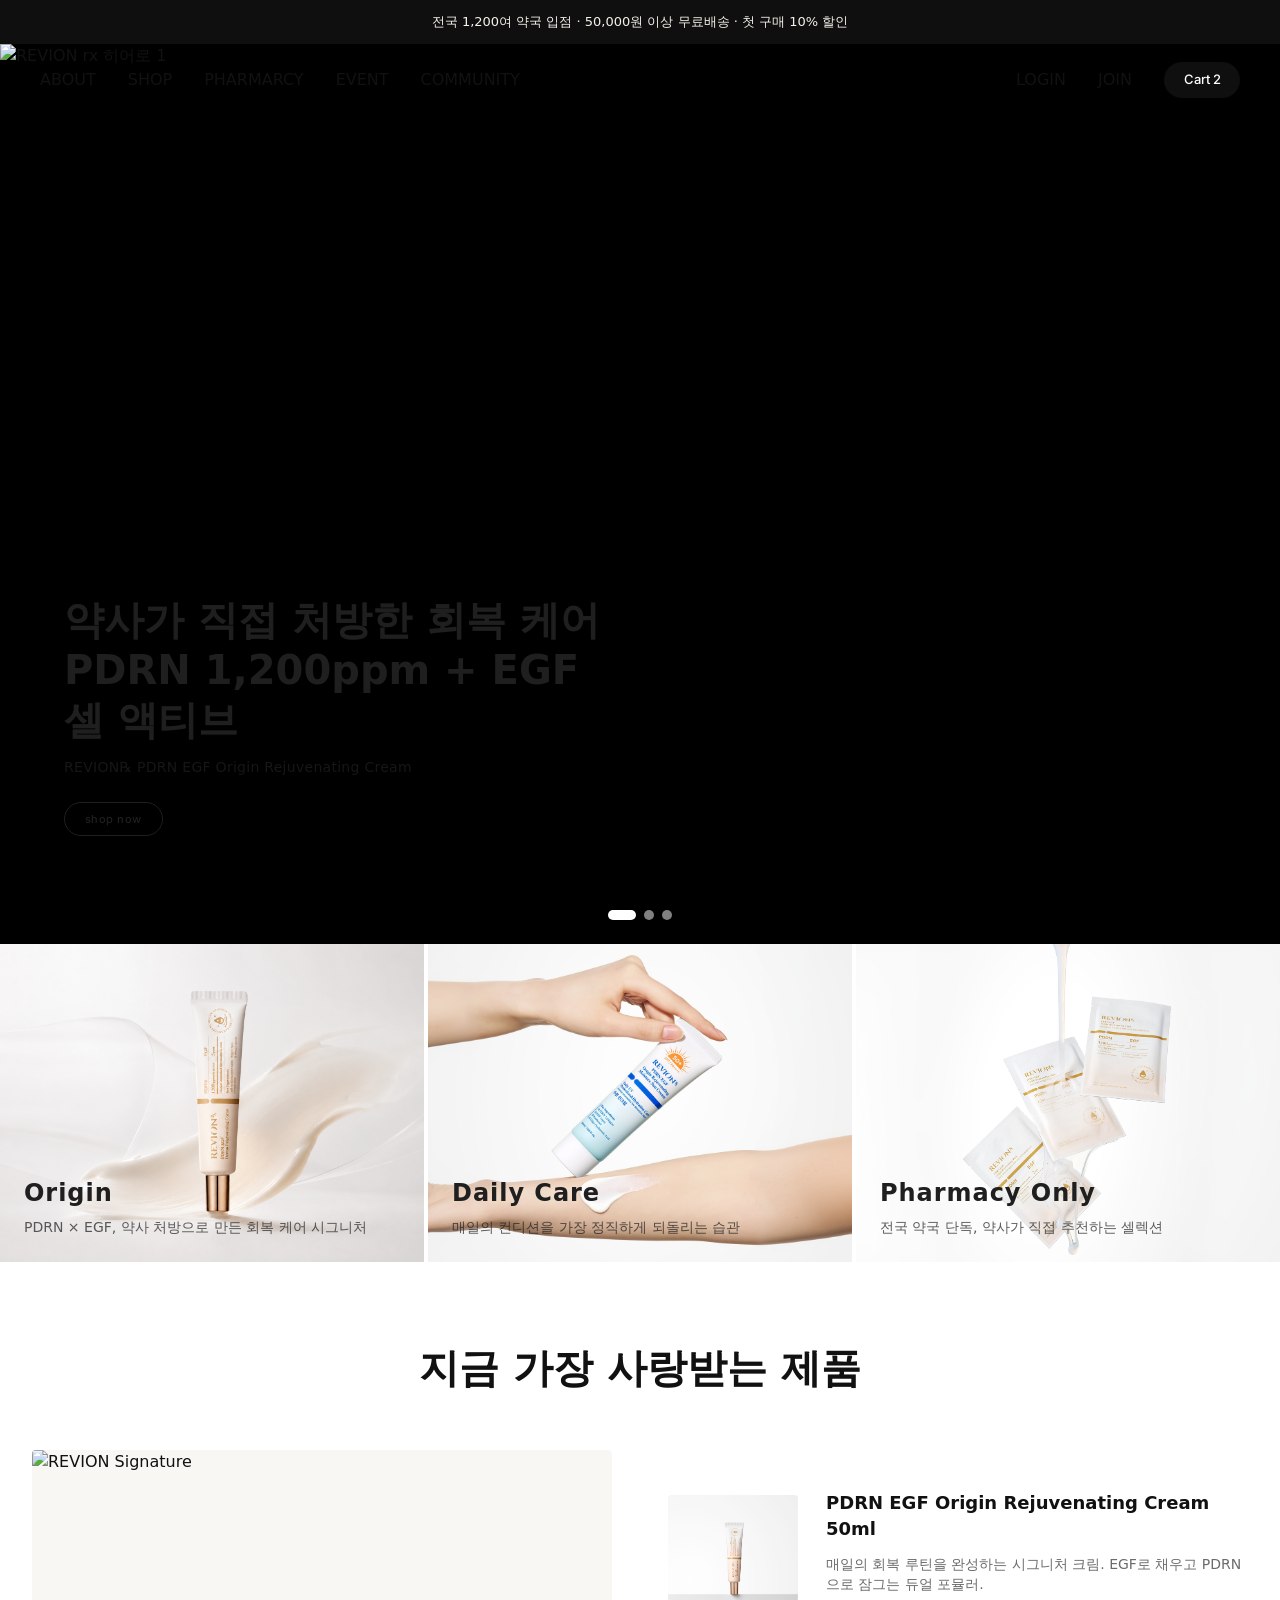
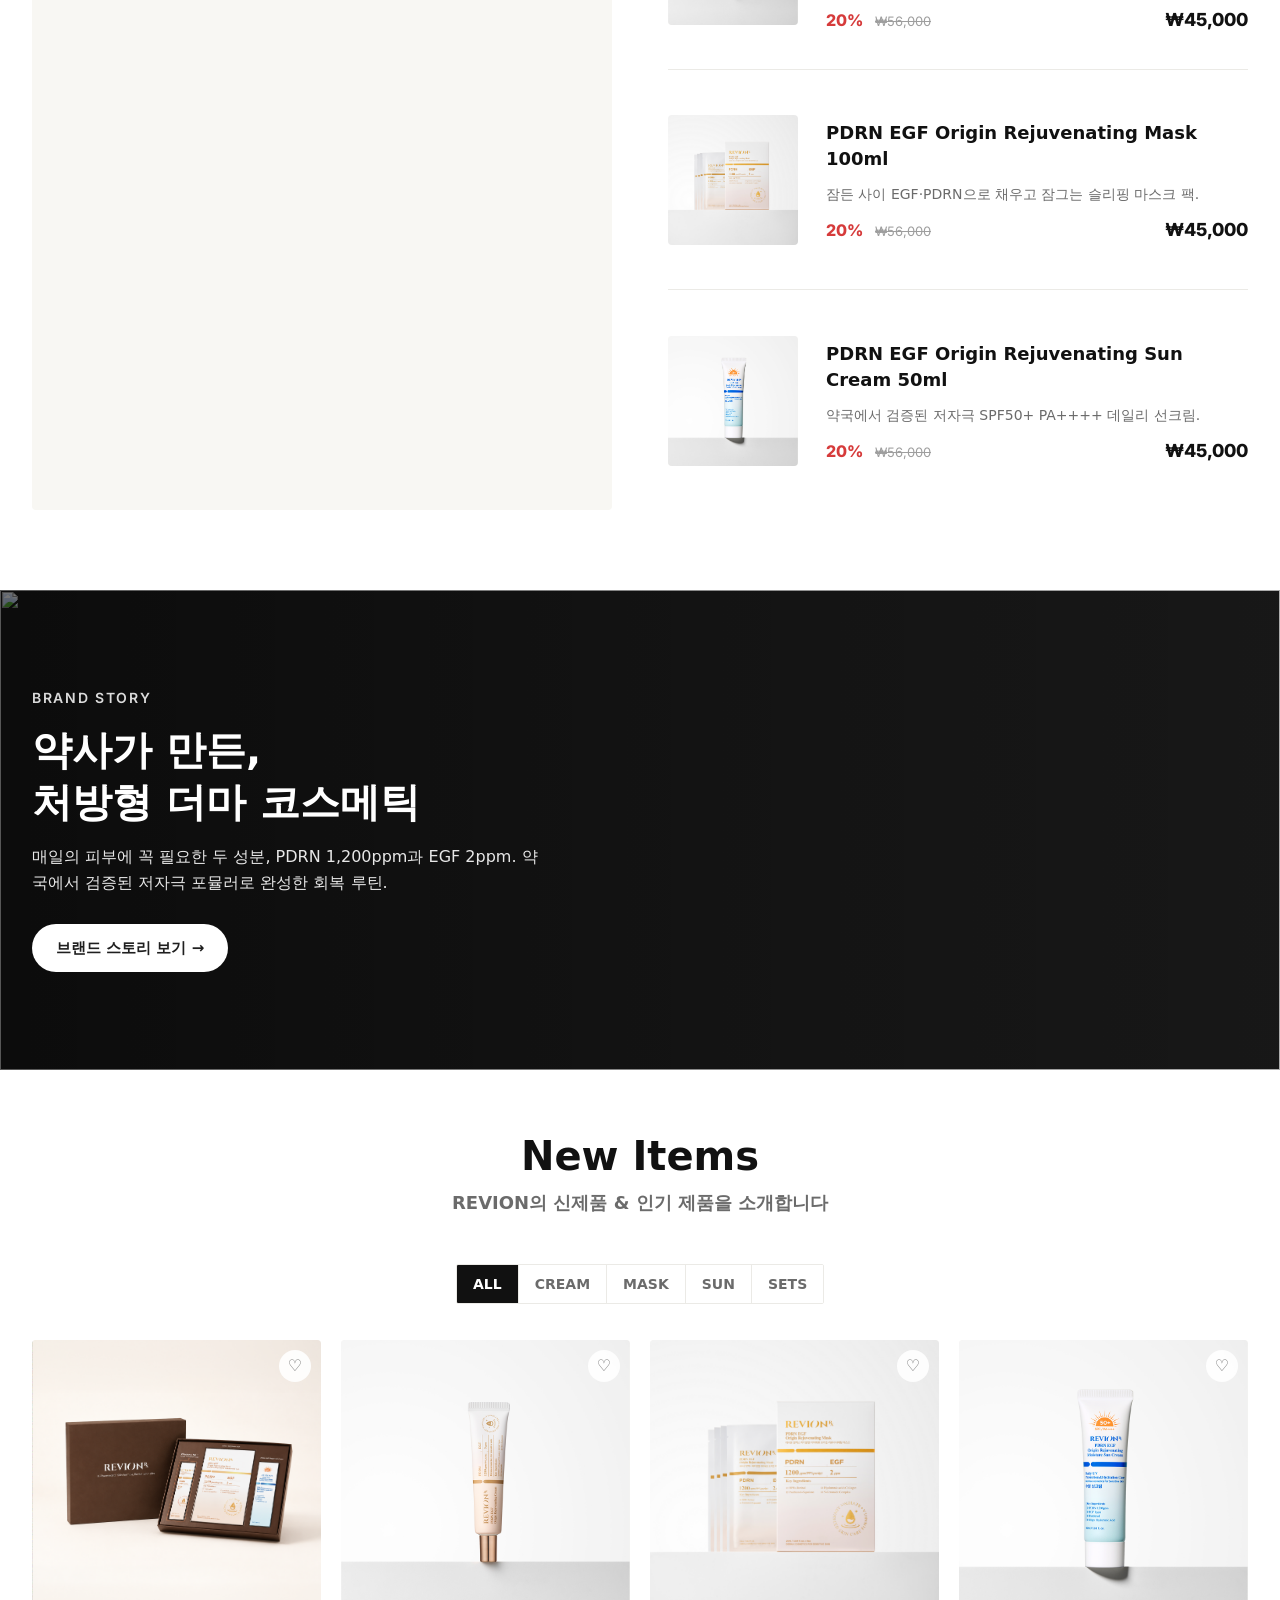
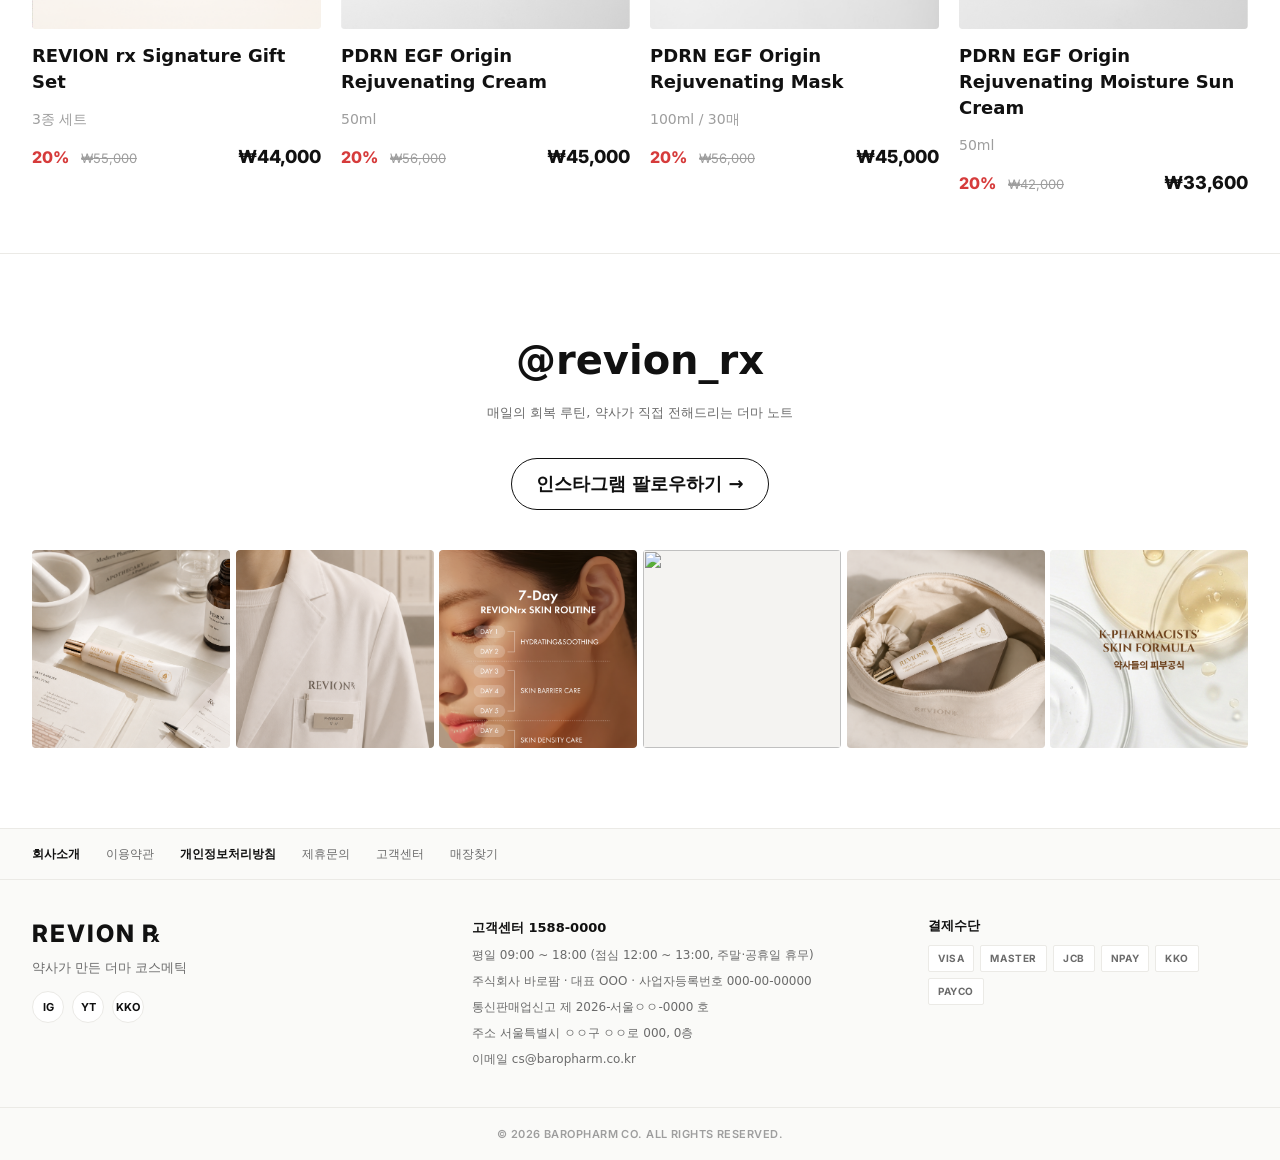
==== revion-rx/index.html @ 9dc01b16 "Rename /v2/ to /revion-rx/ for brand-specific pathing Move the entire v2 subsite to /revion-rx/ so f" ====
<!DOCTYPE html>
<html lang="ko">
<head>
<meta charset="UTF-8" />
<meta name="viewport" content="width=device-width, initial-scale=1, viewport-fit=cover" />
<title>REVION ℞ — 약사가 만든 더마 코스메틱</title>
<meta name="description" content="EGF로 채우고 PDRN으로 잠그는 단 하나의 회복 루틴. 약국에서 검증된 저자극 더마 포뮬러, 레비온." />
<link rel="preconnect" href="https://cdn.jsdelivr.net" crossorigin />
<link rel="stylesheet" as="style" crossorigin href="https://cdn.jsdelivr.net/gh/orioncactus/pretendard@v1.3.9/dist/web/variable/pretendardvariable-dynamic-subset.css" />
<link rel="preconnect" href="https://fonts.googleapis.com">
<link rel="preconnect" href="https://fonts.gstatic.com" crossorigin>
<link href="https://fonts.googleapis.com/css2?family=Inter:wght@400;500;600;700;800&display=swap" rel="stylesheet">
<link rel="stylesheet" href="styles.css" />
</head>
<body>

<!-- ===== Announce ===== -->
<div class="announce">
  전국 1,200여 약국 입점 · 50,000원 이상 무료배송 · 첫 구매 10% 할인
</div>

<!-- ===== Header ===== -->
<header class="hdr">
  <div class="hdr__inner">
    <nav class="hdr__nav hdr__nav--left">
      <a href="#">ABOUT</a>
      <a href="#">SHOP</a>
      <a href="#">PHARMARCY</a>
      <a href="#">EVENT</a>
      <a href="#">COMMUNITY</a>
    </nav>
    <a href="#" class="hdr__logo">
      <img src="images/logo.svg" alt="REVION RX" />
    </a>
    <nav class="hdr__nav hdr__nav--right">
      <a href="#">LOGIN</a>
      <a href="#">JOIN</a>
      <a href="#" class="hdr__cart">Cart 2</a>
    </nav>
  </div>
</header>

<!-- ===== Hero (full-bleed carousel) ===== -->
<section class="hero-v2" aria-label="REVION 브랜드 히어로" aria-roledescription="carousel">
  <ul class="hero-v2__track">
    <li class="hero-v2__slide is-active">
      <img src="images/hero1.png" alt="REVION rx 히어로 1" class="hero-v2__image" />
      <div class="hero-v2__copy">
        <h2 class="hero-v2__title">약사가 직접 처방한 회복 케어<br/>PDRN 1,200ppm + EGF 셀 액티브</h2>
        <p class="hero-v2__desc">REVION℞ PDRN EGF Origin Rejuvenating Cream</p>
        <a href="#shop" class="hero-v2__cta">shop now</a>
      </div>
    </li>
    <li class="hero-v2__slide">
      <img src="images/hero2-1.png" alt="REVION rx 히어로 2" class="hero-v2__image" />
      <div class="hero-v2__copy">
        <h2 class="hero-v2__title">크림 · 마스크팩 · 선크림<br/>3종 시그니처 기프트 세트</h2>
        <p class="hero-v2__desc">REVION℞ Signature Gift Set · 쇼핑백 증정</p>
        <a href="#shop" class="hero-v2__cta">shop now</a>
      </div>
    </li>
    <li class="hero-v2__slide">
      <img src="images/hero3.png" alt="REVION rx 히어로 3" class="hero-v2__image" />
      <div class="hero-v2__copy">
        <h2 class="hero-v2__title">끈적임 없이 가벼운 데일리 선크림<br/>SPF50+ PA++++ 데일리 보호 시스템</h2>
        <p class="hero-v2__desc">REVION℞ PDRN EGF Origin Rejuvenating Sun Cream</p>
        <a href="#shop" class="hero-v2__cta">shop now</a>
      </div>
    </li>
  </ul>

  <div class="hero-v2__indicators" aria-hidden="true">
    <button class="hero-v2__dot is-active" type="button" data-slide="0" aria-label="히어로 1"></button>
    <button class="hero-v2__dot" type="button" data-slide="1" aria-label="히어로 2"></button>
    <button class="hero-v2__dot" type="button" data-slide="2" aria-label="히어로 3"></button>
  </div>
</section>

<!-- ===== Hero Cards (3-column editorial) ===== -->
<section class="hero-cards" aria-label="브랜드 카테고리">
  <a class="hero-card" href="#about">
    <div class="hero-card__media">
      <img src="images/ref-middle-1.png" alt="" class="hero-card__image" />
    </div>
    <div class="hero-card__copy">
      <h2 class="hero-card__title">Origin</h2>
      <p class="hero-card__desc">PDRN × EGF, 약사 처방으로 만든 회복 케어 시그니처</p>
    </div>
  </a>

  <a class="hero-card" href="#daily-care">
    <div class="hero-card__media">
      <img src="images/ref-middle-2.png" alt="" class="hero-card__image" />
    </div>
    <div class="hero-card__copy">
      <h2 class="hero-card__title">Daily Care</h2>
      <p class="hero-card__desc">매일의 컨디션을 가장 정직하게 되돌리는 습관</p>
    </div>
  </a>

  <a class="hero-card" href="#pharmacy">
    <div class="hero-card__media">
      <img src="images/ref-middle-3.png" alt="" class="hero-card__image" />
    </div>
    <div class="hero-card__copy">
      <h2 class="hero-card__title">Pharmacy Only</h2>
      <p class="hero-card__desc">전국 약국 단독, 약사가 직접 추천하는 셀렉션</p>
    </div>
  </a>
</section>

<!-- ===== Best Items ===== -->
<section class="best" id="shop">
  <h2 class="sec-title" data-reveal>지금 가장 사랑받는 제품</h2>
  <div class="best__row">
    <a href="#" class="best__hero" data-reveal>
      <img src="images/left.png" alt="REVION Signature" />
    </a>
    <div class="best__list" data-reveal data-stagger>
      <a href="#" class="bitem">
        <div class="bitem__img"><img src="images/PDRN%20EGF%20Origin%20Rejuvenating%20Cream.png" alt="" /></div>
        <div class="bitem__info">
          <p class="bitem__name">PDRN EGF Origin Rejuvenating Cream 50ml</p>
          <p class="bitem__sub">매일의 회복 루틴을 완성하는 시그니처 크림. EGF로 채우고 PDRN으로 잠그는 듀얼 포뮬러.</p>
          <div class="bitem__price">
            <span class="pct">20%</span>
            <span class="was">₩56,000</span>
            <span class="now">₩45,000</span>
          </div>
        </div>
      </a>
      <a href="#" class="bitem">
        <div class="bitem__img"><img src="images/PDRN%20EGF%20Origin%20Rejuvenating%20Mask.webp" alt="" /></div>
        <div class="bitem__info">
          <p class="bitem__name">PDRN EGF Origin Rejuvenating Mask 100ml</p>
          <p class="bitem__sub">잠든 사이 EGF·PDRN으로 채우고 잠그는 슬리핑 마스크 팩.</p>
          <div class="bitem__price">
            <span class="pct">20%</span>
            <span class="was">₩56,000</span>
            <span class="now">₩45,000</span>
          </div>
        </div>
      </a>
      <a href="#" class="bitem bitem--last">
        <div class="bitem__img"><img src="images/PDRN%20EGF%20Origin%20Rejuvenating%20Moisture%20Sun%20Cream.png" alt="" /></div>
        <div class="bitem__info">
          <p class="bitem__name">PDRN EGF Origin Rejuvenating Sun Cream 50ml</p>
          <p class="bitem__sub">약국에서 검증된 저자극 SPF50+ PA++++ 데일리 선크림.</p>
          <div class="bitem__price">
            <span class="pct">20%</span>
            <span class="was">₩56,000</span>
            <span class="now">₩45,000</span>
          </div>
        </div>
      </a>
    </div>
  </div>
</section>

<!-- ===== Brand Story Banner ===== -->
<a href="#brand-story" class="story-banner" data-reveal>
  <img src="images/hero-product%201.png" alt="" class="story-banner__bg" />
  <div class="story-banner__inner">
    <p class="story-banner__eyebrow">BRAND STORY</p>
    <h2 class="story-banner__title">약사가 만든,<br/>처방형 더마 코스메틱</h2>
    <p class="story-banner__sub">매일의 피부에 꼭 필요한 두 성분, PDRN 1,200ppm과 EGF 2ppm. 약국에서 검증된 저자극 포뮬러로 완성한 회복 루틴.</p>
    <span class="story-banner__cta">브랜드 스토리 보기 →</span>
  </div>
</a>

<!-- ===== New Items ===== -->
<section class="newitems">
  <div class="newitems__head" data-reveal data-stagger>
    <h2 class="sec-title">New Items</h2>
    <p class="sec-sub">REVION의 신제품 &amp; 인기 제품을 소개합니다</p>
    <div class="tabs" role="tablist">
      <button class="tab is-on">ALL</button>
      <button class="tab">CREAM</button>
      <button class="tab">MASK</button>
      <button class="tab">SUN</button>
      <button class="tab">SETS</button>
    </div>
  </div>

  <div class="pgrid" data-reveal data-stagger>
    <article class="pcard">
      <a href="#" class="pcard__media">
        <img src="images/REVION%20rx%20Signature%20Gift%20Set.webp" alt="" />
        <button class="wish" aria-label="찜하기">♡</button>
      </a>
      <p class="pcard__name">REVION rx Signature Gift Set</p>
      <p class="pcard__opt">3종 세트</p>
      <div class="pcard__price">
        <span class="pct">20%</span>
        <span class="was">₩55,000</span>
        <span class="now">₩44,000</span>
      </div>
    </article>

    <article class="pcard">
      <a href="#" class="pcard__media">
        <img src="images/PDRN%20EGF%20Origin%20Rejuvenating%20Cream.png" alt="" />
        <button class="wish" aria-label="찜하기">♡</button>
      </a>
      <p class="pcard__name">PDRN EGF Origin Rejuvenating Cream</p>
      <p class="pcard__opt">50ml</p>
      <div class="pcard__price">
        <span class="pct">20%</span>
        <span class="was">₩56,000</span>
        <span class="now">₩45,000</span>
      </div>
    </article>

    <article class="pcard">
      <a href="#" class="pcard__media">
        <img src="images/PDRN%20EGF%20Origin%20Rejuvenating%20Mask.webp" alt="" />
        <button class="wish" aria-label="찜하기">♡</button>
      </a>
      <p class="pcard__name">PDRN EGF Origin Rejuvenating Mask</p>
      <p class="pcard__opt">100ml / 30매</p>
      <div class="pcard__price">
        <span class="pct">20%</span>
        <span class="was">₩56,000</span>
        <span class="now">₩45,000</span>
      </div>
    </article>

    <article class="pcard">
      <a href="#" class="pcard__media">
        <img src="images/PDRN%20EGF%20Origin%20Rejuvenating%20Moisture%20Sun%20Cream.png" alt="" />
        <button class="wish" aria-label="찜하기">♡</button>
      </a>
      <p class="pcard__name">PDRN EGF Origin Rejuvenating Moisture Sun Cream</p>
      <p class="pcard__opt">50ml</p>
      <div class="pcard__price">
        <span class="pct">20%</span>
        <span class="was">₩42,000</span>
        <span class="now">₩33,600</span>
      </div>
    </article>
  </div>
</section>

<!-- ===== Instagram ===== -->
<section class="ig-sec">
  <div class="ig-sec__head" data-reveal data-stagger>
    <h2 class="sec-title">@revion_rx</h2>
    <p class="sec-sub">매일의 회복 루틴, 약사가 직접 전해드리는 더마 노트</p>
    <a href="#" class="btn-pill">인스타그램 팔로우하기 →</a>
  </div>
  <div class="ig-grid" data-reveal data-stagger>
    <a href="#"><img src="images/figma-ig1.webp" alt="" /></a>
    <a href="#"><img src="images/insta2.png" alt="" /></a>
    <a href="#"><img src="images/insta3.png" alt="" /></a>
    <a href="#"><img src="images/figma-ig4.webp" alt="" /></a>
    <a href="#"><img src="images/figma-ig5.webp" alt="" /></a>
    <a href="#"><img src="images/figma-ig6.webp" alt="" /></a>
  </div>
</section>

<!-- ===== Footer ===== -->
<footer class="footer">
  <div class="foot-top">
    <a href="#" class="strong">회사소개</a>
    <a href="#">이용약관</a>
    <a href="#" class="strong">개인정보처리방침</a>
    <a href="#">제휴문의</a>
    <a href="#">고객센터</a>
    <a href="#">매장찾기</a>
  </div>
  <div class="foot-main">
    <div class="foot-brand">
      <p class="fb-mark">REVION ℞</p>
      <p class="fb-tag">약사가 만든 더마 코스메틱</p>
      <div class="fb-sns">
        <a href="#" class="sns">IG</a>
        <a href="#" class="sns">YT</a>
        <a href="#" class="sns">KKO</a>
      </div>
    </div>
    <div class="foot-info">
      <p class="strong">고객센터 1588-0000</p>
      <p>평일 09:00 ~ 18:00 (점심 12:00 ~ 13:00, 주말·공휴일 휴무)</p>
      <p>주식회사 바로팜 · 대표 OOO · 사업자등록번호 000-00-00000</p>
      <p>통신판매업신고 제 2026-서울ㅇㅇ-0000 호</p>
      <p>주소 서울특별시 ㅇㅇ구 ㅇㅇ로 000, 0층</p>
      <p>이메일 cs@baropharm.co.kr</p>
    </div>
    <div class="foot-pay">
      <p class="strong">결제수단</p>
      <div class="pay-icons">
        <span>VISA</span><span>MASTER</span><span>JCB</span><span>NPAY</span><span>KKO</span><span>PAYCO</span>
      </div>
    </div>
  </div>
  <div class="foot-copy">© 2026 BAROPHARM CO. ALL RIGHTS RESERVED.</div>
</footer>

<script>
  // Respect reduced motion (declared first — used by carousel/reveal/parallax)
  const PRM = window.matchMedia('(prefers-reduced-motion: reduce)').matches;

  // Tabs (visual only)
  document.querySelectorAll('.tabs .tab').forEach(btn => {
    btn.addEventListener('click', () => {
      document.querySelectorAll('.tabs .tab').forEach(b => b.classList.remove('is-on'));
      btn.classList.add('is-on');
    });
  });

  // Hero v2 — full-bleed fade carousel
  (function(){
    const hero   = document.querySelector('.hero-v2');
    const slides = hero?.querySelectorAll('.hero-v2__slide');
    const dots   = hero?.querySelectorAll('.hero-v2__dot');
    if (!hero || !slides || slides.length < 2) return;

    const INTERVAL = 4000;
    let i = 0, timer;

    const goTo = (n) => {
      i = (n + slides.length) % slides.length;
      slides.forEach((s, idx) => s.classList.toggle('is-active', idx === i));
      dots.forEach((d, idx) => d.classList.toggle('is-active', idx === i));
    };
    const advance = (d) => goTo(i + d);
    const start = () => { stop(); timer = setInterval(() => advance(1), INTERVAL); };
    const stop  = () => { if (timer) { clearInterval(timer); timer = null; } };

    dots.forEach(d => d.addEventListener('click', () => {
      goTo(parseInt(d.dataset.slide, 10));
      start();
    }));

    hero.addEventListener('mouseenter', stop);
    hero.addEventListener('mouseleave', start);

    document.addEventListener('keydown', (e) => {
      const rect = hero.getBoundingClientRect();
      if (rect.bottom < 0 || rect.top > window.innerHeight) return;
      if (e.key === 'ArrowLeft')  { advance(-1); start(); }
      if (e.key === 'ArrowRight') { advance(+1); start(); }
    });

    document.addEventListener('visibilitychange', () => {
      document.hidden ? stop() : start();
    });

    if (!PRM) start();
  })();

  // Reveal on scroll (with optional stagger)
  (function(){
    const targets = document.querySelectorAll('[data-reveal]');
    if (!('IntersectionObserver' in window) || PRM) {
      targets.forEach(el => el.classList.add('is-in'));
      return;
    }
    const io = new IntersectionObserver((entries) => {
      entries.forEach(e => {
        if (e.isIntersecting) {
          e.target.classList.add('is-in');
          io.unobserve(e.target);
        }
      });
    }, { rootMargin: '0px 0px -8% 0px', threshold: 0.08 });
    targets.forEach(el => io.observe(el));
  })();

  // Header state on scroll
  (function(){
    const hdr = document.querySelector('.hdr');
    if (!hdr) return;
    const onScroll = () => hdr.classList.toggle('is-scrolled', window.scrollY > 24);
    onScroll();
    window.addEventListener('scroll', onScroll, { passive: true });
  })();

  // Parallax (hero bgs + category tiles)
  (function(){
    if (PRM) return;
    const heroImgs = document.querySelectorAll('[data-parallax]');
    const tiles = document.querySelectorAll('[data-parallax-tile]');
    let ticking = false;

    function update() {
      const y = window.scrollY;
      const vh = window.innerHeight;

      heroImgs.forEach(img => {
        const amt = parseFloat(img.dataset.parallax) || 0.18;
        img.style.transform = `translate3d(0, ${(y * amt).toFixed(1)}px, 0) scale(1.04)`;
      });
      tiles.forEach(t => {
        const r = t.getBoundingClientRect();
        if (r.bottom < 0 || r.top > vh) return;
        const amt = parseFloat(t.dataset.parallaxTile) || 0.08;
        const center = r.top + r.height / 2 - vh / 2;
        const offset = -center * amt;
        t.style.transform = `translate3d(0, ${offset.toFixed(1)}px, 0) scale(1.06)`;
      });
      ticking = false;
    }

    function onScroll() {
      if (!ticking) {
        requestAnimationFrame(update);
        ticking = true;
      }
    }
    update();
    window.addEventListener('scroll', onScroll, { passive: true });
    window.addEventListener('resize', onScroll, { passive: true });
  })();
</script>

</body>
</html>
---- revion-rx/styles.css ----
/* ===== REVION ℞ — Figma 2032:10531 ===== */

/* === Scroll reveal === */
[data-reveal] {
  opacity: 0;
  transform: translate3d(0, 28px, 0);
  transition: opacity .9s cubic-bezier(.2,.6,.2,1), transform .9s cubic-bezier(.2,.6,.2,1);
  will-change: opacity, transform;
}
[data-reveal].is-in {
  opacity: 1;
  transform: none;
}
/* Stagger children when parent has [data-stagger] */
[data-reveal][data-stagger] > * {
  opacity: 0;
  transform: translate3d(0, 22px, 0);
  transition: opacity .75s cubic-bezier(.2,.6,.2,1), transform .75s cubic-bezier(.2,.6,.2,1);
  will-change: opacity, transform;
}
[data-reveal][data-stagger].is-in > * { opacity: 1; transform: none; }
[data-reveal][data-stagger].is-in > *:nth-child(1)  { transition-delay: 0s; }
[data-reveal][data-stagger].is-in > *:nth-child(2)  { transition-delay: .07s; }
[data-reveal][data-stagger].is-in > *:nth-child(3)  { transition-delay: .14s; }
[data-reveal][data-stagger].is-in > *:nth-child(4)  { transition-delay: .21s; }
[data-reveal][data-stagger].is-in > *:nth-child(5)  { transition-delay: .28s; }
[data-reveal][data-stagger].is-in > *:nth-child(6)  { transition-delay: .35s; }
[data-reveal][data-stagger].is-in > *:nth-child(7)  { transition-delay: .42s; }
[data-reveal][data-stagger].is-in > *:nth-child(8)  { transition-delay: .49s; }
[data-reveal][data-stagger].is-in > *:nth-child(n+9) { transition-delay: .56s; }

/* Parallax base — child img will be transformed inline via JS */
.hero__bg img,
.ctile img { will-change: transform; }

/* Header scrolled state */
.hdr {
  transition: background-color .25s ease, box-shadow .25s ease, border-color .25s ease;
}
.hdr.is-scrolled {
  background: #fff;
  border-bottom-color: rgba(0,0,0,.06);
  box-shadow: 0 1px 0 rgba(0,0,0,.04), 0 6px 20px rgba(0,0,0,.04);
}

/* Reduced-motion override */
@media (prefers-reduced-motion: reduce) {
  [data-reveal],
  [data-reveal][data-stagger] > * {
    opacity: 1 !important;
    transform: none !important;
    transition: none !important;
  }
  .hero__bg img,
  .ctile img { transform: none !important; }
}



:root {
  --ink: #111;
  --ink-2: #0f0f0f;
  --ink-3: #101010;
  --text: #6b6b6b;
  --text-2: #9e9e9e;
  --line: #ebeae6;
  --beige: #f8f7f3;
  --beige-2: #f7f6f3;
  --beige-3: #fafaf8;
  --beige-4: #f5f1ea;
  --beige-5: #f4f3f1;
  --tile-base: #f1ece2;
  --tile-sun: #fbe6cd;
  --hero-from: #f9e1d8;
  --hero-to: #f4cdbf;
  --brand: #d08c4f;
  --discount: #d63b3b;
  --hgut: 32px;
}

* { box-sizing: border-box; margin: 0; padding: 0; }
html, body {
  background: #fff;
  color: var(--ink);
  font-family: 'Pretendard Variable', Pretendard, -apple-system, BlinkMacSystemFont, system-ui, Roboto, 'Apple SD Gothic Neo', 'Noto Sans KR', sans-serif;
  -webkit-font-smoothing: antialiased;
  line-height: 1.5;
}
a { color: inherit; text-decoration: none; }
button { font: inherit; color: inherit; background: none; border: none; cursor: pointer; }
img { display: block; max-width: 100%; }
.strong { font-weight: 700; color: var(--ink); }

/* ===== Version Switch ===== */
.version-switch {
  position: fixed;
  right: 16px; bottom: 16px;
  display: inline-flex;
  align-items: center;
  gap: 10px;
  padding: 8px 14px;
  background: rgba(31, 31, 31, .9);
  color: #fff;
  border-radius: 999px;
  font-family: 'Inter', sans-serif;
  font-size: 12px; font-weight: 500;
  z-index: 999;
  backdrop-filter: blur(6px);
  box-shadow: 0 6px 20px rgba(0,0,0,.18);
}
.version-switch__current {
  padding: 2px 8px;
  background: #fff; color: #1F1F1F;
  border-radius: 999px;
  font-weight: 700;
}
.version-switch__link {
  color: #fff;
  text-decoration: none;
  transition: opacity .15s ease;
}
.version-switch__link:hover { opacity: .75; }

/* ===== Announce ===== */
.announce {
  height: 44px; line-height: 44px;
  background: var(--ink-2); color: var(--beige-4);
  text-align: center;
  font-size: 13px; font-weight: 500;
}

/* ===== Header ===== */
.hdr {
  position: sticky; top: 0; z-index: 50;
  height: 72px;
  background: transparent;
  border-bottom: 1px solid transparent;
}
.hdr__inner {
  height: 72px;
  display: grid; grid-template-columns: 1fr auto 1fr; align-items: center; gap: 24px;
  padding: 0 80px;
}
.hdr__nav { display: flex; gap: 32px; align-items: center; font-size: 16px; }
.hdr__nav a:hover { opacity: .55; }
.hdr__nav--right { justify-content: flex-end; }
.hdr__logo { display: flex; align-items: center; justify-content: center; height: 32px; }
.hdr__logo img { height: 26px; width: auto; }
.hdr__cart {
  display: inline-flex; align-items: center; justify-content: center;
  height: 36px; min-width: 76px; padding: 0 18px;
  background: var(--ink-2); color: #fff;
  border-radius: 999px;
  font-family: 'Inter', sans-serif; font-weight: 500; font-size: 13px;
}
.hdr__cart:hover { opacity: .92; }

/* ===== Hero v2 (full-bleed carousel) ===== */
.hero-v2 {
  position: relative;
  width: 100vw;
  height: 100vh;
  min-height: 600px;
  margin-top: -72px;
  overflow: hidden;
  background: #000;
}
.hero-v2__track {
  position: absolute; inset: 0;
  list-style: none; padding: 0; margin: 0;
}
.hero-v2__slide {
  position: absolute; inset: 0;
  opacity: 0;
  visibility: hidden;
  transition: opacity 1s cubic-bezier(.4,0,.2,1), visibility 0s linear 1s;
}
.hero-v2__slide.is-active {
  opacity: 1;
  visibility: visible;
  z-index: 2;
  transition: opacity 1s cubic-bezier(.4,0,.2,1), visibility 0s linear 0s;
}
.hero-v2__image {
  width: 100%; height: 100%;
  display: block;
  object-fit: cover;
}
.hero-v2__copy {
  position: absolute;
  left: clamp(24px, 5vw, 80px);
  bottom: clamp(48px, 12vh, 140px);
  max-width: 560px;
  text-align: left;
  color: #1F1F1F;
  z-index: 3;
}
.hero-v2__title {
  margin: 0;
  font-size: 40px; font-weight: 700; line-height: 1.25;
  word-break: keep-all;
  color: #1F1F1F;
}
.hero-v2__desc {
  margin: 12px 0 0;
  font-size: 14px; font-weight: 400; line-height: 1.5;
  color: rgba(31, 31, 31, .72);
  letter-spacing: 0.02em;
}
.hero-v2__cta {
  display: inline-block;
  margin-top: 24px;
  padding: 8px 20px;
  border: 1px solid #1F1F1F;
  border-radius: 999px;
  font-family: 'Inter', sans-serif;
  font-size: 11px; font-weight: 500; line-height: 16px;
  background: transparent;
  color: #1F1F1F;
  letter-spacing: 0.04em;
  text-transform: lowercase;
  transition: background 160ms ease, color 160ms ease;
}
.hero-v2__cta:hover {
  background: #1F1F1F;
  color: #fff;
}

.hero-v2__indicators {
  position: absolute;
  left: 50%;
  bottom: 24px;
  transform: translateX(-50%);
  display: flex;
  gap: 8px;
  z-index: 4;
}
.hero-v2__dot {
  width: 10px; height: 10px;
  padding: 0;
  border: none;
  border-radius: 999px;
  background: rgba(255, 255, 255, .5);
  cursor: pointer;
  transition: background 120ms ease, width 120ms ease;
}
.hero-v2__dot.is-active {
  background: #fff;
  width: 28px;
}

@media (max-width: 768px) {
  .hero-v2__copy {
    left: 50%;
    transform: translateX(-50%);
    bottom: 64px;
    text-align: center;
    padding-inline: 20px;
    max-width: calc(100% - 40px);
  }
  .hero-v2__title { font-size: 26px; }
  .hero-v2__desc { font-size: 13px; }
}

/* ===== Hero Cards (3-column editorial) ===== */
.hero-cards {
  width: 100vw;
  display: grid;
  grid-template-columns: repeat(3, 1fr);
  gap: 4px;
  background: #fff;
}
.hero-card {
  position: relative;
  display: block;
  aspect-ratio: 4 / 3;
  overflow: hidden;
  color: #1F1F1F;
  text-decoration: none;
}
.hero-card__media {
  position: absolute;
  inset: 0;
}
.hero-card__image {
  width: 100%; height: 100%;
  object-fit: cover;
  transition: transform 480ms ease;
}
.hero-card:hover .hero-card__image {
  transform: scale(1.04);
}
.hero-card__copy {
  position: absolute;
  left: 24px;
  right: 24px;
  bottom: 24px;
  z-index: 1;
}
.hero-card__title {
  margin: 0;
  font-size: 24px; font-weight: 700; line-height: 32px;
  color: #1F1F1F;
  letter-spacing: 0.04em;
}
.hero-card__desc {
  margin: 8px 0 0;
  font-size: 14px; font-weight: 400; line-height: 1.5;
  color: rgba(31, 31, 31, .72);
}
@media (max-width: 1024px) {
  .hero-cards {
    grid-template-columns: repeat(2, 1fr);
  }
}
@media (max-width: 640px) {
  .hero-cards {
    grid-template-columns: 1fr;
  }
  .hero-card { aspect-ratio: 16 / 10; }
  .hero-card__title { font-size: 20px; line-height: 28px; }
}

.btn-pill {
  display: inline-flex; align-items: center; justify-content: center;
  height: 52px; padding: 12px 24px;
  border: 1px solid var(--ink-3); background: transparent;
  color: var(--ink-3);
  border-radius: 100px;
  font-size: 18px; font-weight: 600; line-height: 26px;
  width: max-content;
  transition: background .2s ease, color .2s ease;
}
.btn-pill:hover { background: var(--ink-3); color: #fff; }

/* ===== Category Nav (icon) ===== */
.catnav {
  padding: 40px var(--hgut) 56px;
  background: #fff;
}
.catnav__list {
  display: flex;
  justify-content: center;
  gap: 20px;
  list-style: none;
  padding: 0; margin: 0;
}
.catnav__list > li {
  display: flex;
  flex-direction: column;
  align-items: center;
  gap: 12px;
}
.catbox {
  display: flex;
  align-items: center;
  justify-content: center;
  width: 132px;
  height: 132px;
  background: #F4F6F8;
  border-radius: 16px;
  overflow: hidden;
  transition: transform .25s ease, background .25s ease;
}
.catbox:hover {
  transform: translateY(-4px);
  background: #ECEFF2;
}
.catbox img {
  width: 82%;
  height: 82%;
  object-fit: contain;
  mix-blend-mode: multiply;
}
.cat--tall .catbox img {
  width: 60%;
  height: 60%;
}
.catbox__all {
  font-family: 'Inter', sans-serif;
  font-size: 24px;
  font-weight: 800;
  color: #1F1F1F;
  letter-spacing: -0.02em;
}
.catbox__label {
  font-size: 14px;
  line-height: 20px;
  font-weight: 400;
  color: #1F1F1F;
  margin: 0;
}

/* ===== Category tiles ===== */
.cattile {
  display: grid; grid-template-columns: 1fr 1fr;
  gap: 12px;
  padding: 24px var(--hgut);
  background: #fff;
}
.ctile {
  position: relative;
  height: 968px;
  border-radius: 6px;
  overflow: hidden;
  background: var(--tile-base);
  cursor: pointer;
  isolation: isolate;
}
.ctile--sun { background: var(--tile-sun); }
.ctile img {
  position: absolute; inset: 0;
  width: 100%; height: 100%; object-fit: cover;
  transition: filter .55s cubic-bezier(.2,.6,.2,1);
}
/* hover gradient overlay for text contrast */
.ctile::after {
  content: "";
  position: absolute; inset: 0;
  background: linear-gradient(180deg, rgba(0,0,0,0) 45%, rgba(0,0,0,.22) 100%);
  opacity: 0;
  transition: opacity .45s ease;
  pointer-events: none;
  z-index: 1;
}
.ctile:hover img,
.ctile:focus-visible img { filter: brightness(.92) saturate(1.05); }
.ctile:hover::after,
.ctile:focus-visible::after { opacity: 1; }

.ctile__overlay {
  position: absolute; left: 50%; top: 50%;
  transform: translate(-50%, -50%);
  display: flex; flex-direction: column; align-items: center;
  gap: 12px;
  z-index: 2;
  text-align: center;
  transition: transform .5s cubic-bezier(.2,.6,.2,1);
}
.ctile:hover .ctile__overlay,
.ctile:focus-visible .ctile__overlay {
  transform: translate(-50%, calc(-50% - 6px));
}
.ctile__rt {
  color: var(--ink-2);
  font-size: 28px; font-weight: 700; line-height: 38px;
  transition: color .35s ease;
}
.ctile:hover .ctile__rt,
.ctile:focus-visible .ctile__rt { color: #000; }

.ctile__cap {
  background: #fff; color: #111;
  padding: 8px 18px;
  border-radius: 2px;
  font-size: 20px; font-weight: 600; line-height: 28px;
  display: inline-flex; align-items: center;
  transition: background .35s ease, color .35s ease, padding-right .35s ease;
}
.ctile__cap::after {
  content: "→";
  font-family: 'Inter', sans-serif;
  display: inline-block;
  margin-left: 0;
  max-width: 0;
  overflow: hidden;
  opacity: 0;
  transform: translateX(-4px);
  transition: max-width .35s ease, margin-left .35s ease, opacity .35s ease, transform .35s ease;
}
.ctile:hover .ctile__cap,
.ctile:focus-visible .ctile__cap {
  background: #111; color: #fff;
}
.ctile:hover .ctile__cap::after,
.ctile:focus-visible .ctile__cap::after {
  max-width: 1.4em;
  margin-left: 10px;
  opacity: 1;
  transform: translateX(0);
}

/* ===== Best ===== */
.best {
  padding: 80px var(--hgut);
  background: #fff;
  display: flex; flex-direction: column; gap: 56px;
}
.sec-title {
  font-size: 40px; font-weight: 700; line-height: 52px;
  color: #111; text-align: center;
}
.sec-sub {
  font-size: 18px; font-weight: 600; line-height: 26px;
  color: var(--text); text-align: center;
}
.best__row {
  display: grid; grid-template-columns: 1fr 1fr;
  gap: 56px;
  align-items: stretch;
}
.best__hero {
  background: var(--beige);
  border-radius: 4px;
  overflow: hidden;
  position: relative;
  display: block;
  min-height: 660px;
}
.best__hero img {
  position: absolute; inset: 0;
  width: 100%; height: 100%; object-fit: cover;
}
.best__list {
  display: flex; flex-direction: column;
  height: 100%;
}
.bitem {
  flex: 1;
  display: flex; align-items: center; gap: 28px;
  padding: 28px 0;
  border-bottom: 1px solid var(--line);
}
.bitem--last { border-bottom: none; }
.bitem__img {
  flex-shrink: 0;
  width: 130px; height: 130px;
  background: var(--beige);
  border-radius: 4px;
  overflow: hidden;
}
.bitem__img img { width: 100%; height: 100%; object-fit: cover; }
.bitem__info {
  flex: 1; min-width: 0;
  display: flex; flex-direction: column; gap: 12px;
}
.bitem__name {
  color: #111;
  font-size: 18px; font-weight: 600; line-height: 26px;
}
.bitem__sub {
  color: var(--text);
  font-size: 14px; font-weight: 400; line-height: 20px;
}
.bitem__price {
  display: flex; align-items: baseline; gap: 12px;
  height: 24px;
}
.bitem__price .pct, .pcard__price .pct {
  color: var(--discount);
  font-family: 'Inter', sans-serif;
  font-size: 16px; font-weight: 800;
}
.bitem__price .was, .pcard__price .was {
  color: var(--text-2);
  font-family: 'Inter', sans-serif;
  font-size: 13px; font-weight: 400;
  text-decoration: line-through;
}
.bitem__price .now, .pcard__price .now {
  margin-left: auto;
  color: #111;
  font-family: 'Inter', sans-serif;
  font-size: 18px; font-weight: 800;
}

/* ===== Philosophy ===== */
.philosophy {
  background: var(--beige-2);
  border-top: 1px solid var(--line);
  border-bottom: 1px solid var(--line);
  padding: 80px;
  display: flex; flex-direction: column;
  gap: 24px;
}
.philo__title {
  color: #111;
  font-family: 'Inter', sans-serif;
  font-size: 30px; font-weight: 700; line-height: 1.35;
  letter-spacing: 1.2px;
}
.philo__body {
  color: var(--text);
  font-size: 18px; font-weight: 600; line-height: 26px;
  max-width: 720px;
}

/* ===== Brand Story Banner (full-width) ===== */
.story-banner {
  position: relative;
  display: block;
  width: 100%;
  height: 480px;
  overflow: hidden;
  background: #1a1a1a;
  text-decoration: none;
}
.story-banner__bg {
  position: absolute; inset: 0;
  width: 100%; height: 100%;
  object-fit: cover; object-position: center;
  transition: transform 1.2s cubic-bezier(.22,.61,.36,1);
}
.story-banner:hover .story-banner__bg { transform: scale(1.04); }
.story-banner::after {
  content: '';
  position: absolute; inset: 0;
  background: linear-gradient(90deg, rgba(0,0,0,.55) 0%, rgba(0,0,0,.25) 60%, rgba(0,0,0,.1) 100%);
  pointer-events: none;
}
.story-banner__inner {
  position: relative;
  z-index: 2;
  max-width: 1280px;
  margin: 0 auto;
  height: 100%;
  display: flex; flex-direction: column; justify-content: center;
  gap: 16px;
  padding: 0 var(--hgut);
  color: #fff;
}
.story-banner__eyebrow {
  font-family: 'Inter', sans-serif;
  font-size: 14px; font-weight: 600; line-height: 20px;
  letter-spacing: .12em;
  opacity: .85;
  margin: 0;
}
.story-banner__title {
  font-size: 40px; font-weight: 700; line-height: 52px;
  margin: 0;
  color: #fff;
}
.story-banner__sub {
  font-size: 16px; font-weight: 400; line-height: 26px;
  max-width: 520px;
  opacity: .9;
  margin: 0;
}
.story-banner__cta {
  display: inline-flex; align-items: center;
  height: 48px; padding: 0 24px;
  margin-top: 12px;
  background: #fff;
  color: #1F1F1F;
  border-radius: 999px;
  font-size: 15px; font-weight: 600; line-height: 1;
  width: max-content;
  transition: transform .25s ease, background .25s ease;
}
.story-banner:hover .story-banner__cta {
  transform: translateX(4px);
}

/* ===== New Items ===== */
.newitems {
  padding: 60px var(--hgut);
  background: #fff;
  display: flex; flex-direction: column;
  gap: 36px;
}
.newitems__head {
  display: flex; flex-direction: column; align-items: center; justify-content: center;
  gap: 48px;
}
.newitems__head .sec-sub { margin-top: -40px; }
.tabs {
  display: inline-flex;
  border: 1px solid var(--line);
  border-radius: 2px;
  overflow: hidden;
}
.tab {
  padding: 9px 16px;
  background: #fff;
  color: var(--text);
  font-size: 14px; font-weight: 600; line-height: 20px;
  border-left: 1px solid var(--line);
  transition: background .15s ease, color .15s ease;
}
.tab:first-child { border-left: none; }
.tab.is-on, .tab:hover { background: #111; color: #fff; }

.pgrid {
  display: grid;
  grid-template-columns: repeat(4, 1fr);
  gap: 56px 20px;
}
.pcard { display: flex; flex-direction: column; gap: 14px; }
.pcard__media {
  position: relative;
  aspect-ratio: 1 / 1;
  background: var(--beige-5);
  border-radius: 4px;
  overflow: hidden;
  display: block;
}
.pcard__media img {
  position: absolute; inset: 0;
  width: 100%; height: 100%; object-fit: cover;
  transition: transform .5s ease;
}
.pcard:hover .pcard__media img { transform: scale(1.03); }
.wish {
  position: absolute; top: 10px; right: 10px;
  width: 32px; height: 32px;
  background: rgba(255,255,255,.9);
  border-radius: 999px;
  display: flex; align-items: center; justify-content: center;
  color: var(--text);
  font-size: 16px;
  z-index: 2;
}
.wish:hover { background: #fff; color: var(--discount); }
.pcard__name {
  color: #111;
  font-size: 18px; font-weight: 600; line-height: 26px;
}
.pcard__opt {
  color: var(--text-2);
  font-size: 14px; line-height: 20px;
}
.pcard__price {
  display: flex; align-items: baseline; gap: 12px;
  height: 24px;
}

/* ===== Instagram ===== */
.ig-sec {
  padding: 80px var(--hgut);
  background: #fff;
  border-top: 1px solid var(--line);
  border-bottom: 1px solid var(--line);
  display: flex; flex-direction: column;
  gap: 40px;
}
.ig-sec__head {
  display: flex; flex-direction: column; align-items: center; justify-content: center;
  gap: 14px;
}
.ig-sec__head .btn-pill { margin-top: 18px; }
.ig-sec__head .sec-sub {
  color: var(--text);
  font-size: 13px; font-weight: 400;
}
.ig-grid {
  display: grid;
  grid-template-columns: repeat(6, 1fr);
  gap: 6px;
}
.ig-grid a {
  position: relative; aspect-ratio: 1 / 1;
  background: var(--beige-5);
  border-radius: 4px; overflow: hidden;
  display: block;
}
.ig-grid img {
  position: absolute; inset: 0;
  width: 100%; height: 100%; object-fit: cover;
  transition: transform .5s ease;
}
.ig-grid a:hover img { transform: scale(1.04); }

/* ===== Footer ===== */
.footer { background: var(--beige-3); }
.foot-top {
  display: flex; gap: 26px;
  padding: 16px var(--hgut);
  border-bottom: 1px solid var(--line);
  font-size: 12px;
  color: var(--text);
}
.foot-top a:hover { color: #111; }
.foot-main {
  display: flex; gap: 40px;
  padding: 36px var(--hgut);
  align-items: flex-start;
}
.foot-brand { width: 400px; display: flex; flex-direction: column; gap: 6px; }
.fb-mark {
  color: #111;
  font-family: 'Inter', sans-serif;
  font-size: 24px; font-weight: 800;
  letter-spacing: 1.92px;
}
.fb-tag {
  color: var(--text);
  font-size: 13px; font-weight: 400;
}
.fb-sns { display: flex; gap: 8px; margin-top: 8px; }
.fb-sns .sns {
  width: 32px; height: 32px;
  display: inline-flex; align-items: center; justify-content: center;
  background: #fff;
  border: 1px solid var(--line);
  border-radius: 999px;
  font-family: 'Inter', sans-serif;
  font-size: 11px; font-weight: 700;
  color: #111;
}
.fb-sns .sns:hover { background: #111; color: #fff; }
.foot-info {
  flex: 1; max-width: 640px;
  display: flex; flex-direction: column; gap: 4px;
}
.foot-info p { color: var(--text); font-size: 12px; line-height: 1.85; }
.foot-info p.strong { color: #111; font-size: 13px; }
.foot-pay { width: 320px; display: flex; flex-direction: column; gap: 10px; }
.foot-pay .strong { font-size: 13px; }
.pay-icons { display: flex; flex-wrap: wrap; gap: 6px; }
.pay-icons span {
  display: inline-flex; align-items: center; justify-content: center;
  padding: 5px 9px;
  background: #fff;
  border: 1px solid var(--line);
  border-radius: 2px;
  color: var(--text);
  font-family: 'Inter', sans-serif;
  font-size: 10px; font-weight: 700;
  letter-spacing: 0.6px;
}
.foot-copy {
  padding: 18px var(--hgut);
  border-top: 1px solid var(--line);
  text-align: center;
  color: var(--text-2);
  font-family: 'Inter', sans-serif;
  font-size: 11px; font-weight: 600;
  letter-spacing: 0.44px;
}

/* ===== Responsive ===== */
@media (max-width: 1440px) {
  .hdr__inner { padding: 0 40px; }
  .philosophy { padding: 60px 40px; }
  .ctile { height: 760px; }
}
@media (max-width: 1180px) {
  .hdr__inner { padding: 0 24px; gap: 16px; }
  .hdr__nav { gap: 18px; font-size: 14px; }
  .catnav { padding: 32px 24px 40px; }
  .catnav__list { gap: 14px; }
  .catbox { width: 104px; height: 104px; border-radius: 14px; }
  .catbox__all { font-size: 20px; }
  .catbox__label { font-size: 13px; }
  .story-banner { height: 380px; }
  .story-banner__title { font-size: 32px; line-height: 42px; }
  .story-banner__sub { font-size: 15px; line-height: 24px; }
  .ctile { height: 560px; }
  .ctile__rt { font-size: 22px; line-height: 30px; }
  .sec-title { font-size: 32px; line-height: 42px; }
  .best__row { gap: 32px; }
  .pgrid { grid-template-columns: repeat(3, 1fr); gap: 36px 16px; }
  .ig-grid { grid-template-columns: repeat(3, 1fr); }
  .foot-main { flex-direction: column; gap: 24px; }
  .foot-brand, .foot-info, .foot-pay { width: 100%; max-width: 100%; }
}
@media (max-width: 768px) {
  .announce { font-size: 11px; padding: 0 12px; line-height: 1.4; height: auto; min-height: 44px; display: flex; align-items: center; justify-content: center; }
  .hdr { height: 56px; }
  .hdr__inner { height: 56px; padding: 0 16px; }
  .hdr__nav--left { display: none; }
  .hdr__nav--right { font-size: 12px; gap: 10px; }
  .hdr__cart { min-width: auto; padding: 0 12px; height: 30px; font-size: 11px; }
  .hdr__logo img { height: 20px; }
  .catnav { padding: 24px 12px 32px; }
  .catnav__list { gap: 8px; }
  .catbox { width: 64px; height: 64px; border-radius: 12px; }
  .catbox__all { font-size: 14px; }
  .catbox__label { font-size: 11px; line-height: 16px; }
  .catnav__list > li { gap: 8px; }
  .story-banner { height: 320px; }
  .story-banner__inner { gap: 10px; padding: 0 20px; }
  .story-banner__eyebrow { font-size: 12px; line-height: 16px; }
  .story-banner__title { font-size: 24px; line-height: 32px; }
  .story-banner__sub { font-size: 13px; line-height: 20px; }
  .story-banner__cta { height: 40px; padding: 0 18px; font-size: 13px; }
  .btn-pill { height: 44px; padding: 10px 18px; font-size: 14px; line-height: 22px; }
  .cattile { grid-template-columns: 1fr; padding: 12px 16px; gap: 8px; }
  .ctile { height: 380px; }
  .best { padding: 48px 16px; gap: 36px; }
  .best__row { grid-template-columns: 1fr; gap: 24px; }
  .best__hero { min-height: 320px; }
  .bitem { gap: 14px; padding: 18px 0; }
  .bitem__img { width: 92px; height: 92px; }
  .bitem__name { font-size: 14px; line-height: 20px; }
  .bitem__sub { font-size: 12px; line-height: 17px; }
  .bitem__info { gap: 8px; }
  .bitem__price .now { font-size: 15px; }
  .philosophy { padding: 36px 20px; gap: 14px; }
  .philo__title { font-size: 20px; }
  .philo__body { font-size: 14px; line-height: 22px; }
  .newitems { padding: 36px 16px; gap: 24px; }
  .newitems__head { gap: 22px; }
  .newitems__head .sec-sub { margin-top: -14px; font-size: 13px; }
  .sec-title { font-size: 24px; line-height: 32px; }
  .pgrid { grid-template-columns: repeat(2, 1fr); gap: 24px 12px; }
  .pcard__name { font-size: 14px; line-height: 20px; }
  .pcard__opt { font-size: 12px; }
  .pcard__price .now { font-size: 14px; }
  .ig-sec { padding: 36px 16px; gap: 18px; }
  .ig-grid { grid-template-columns: repeat(3, 1fr); gap: 4px; }
  .foot-top { padding: 12px 16px; gap: 12px; flex-wrap: wrap; font-size: 11px; }
  .foot-main { padding: 24px 16px; }
  .foot-copy { padding: 14px 16px; font-size: 10px; }
}
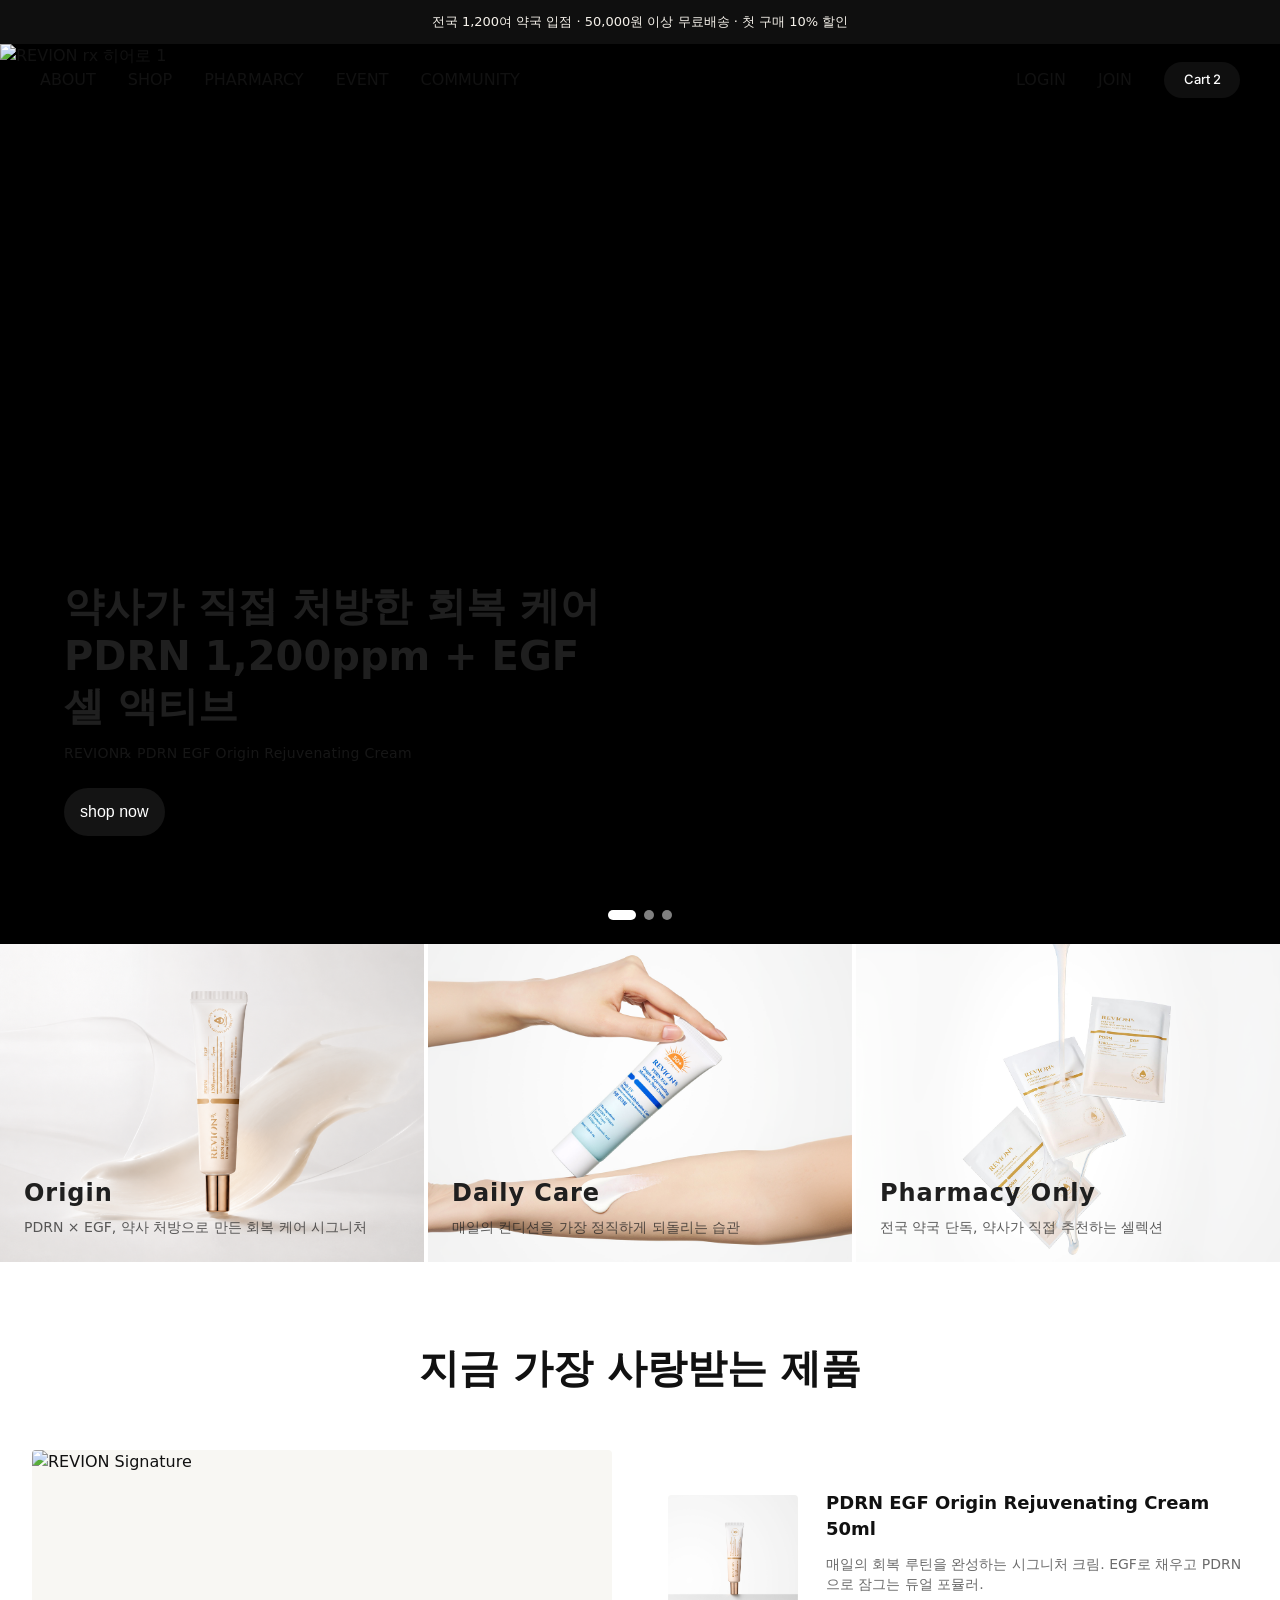
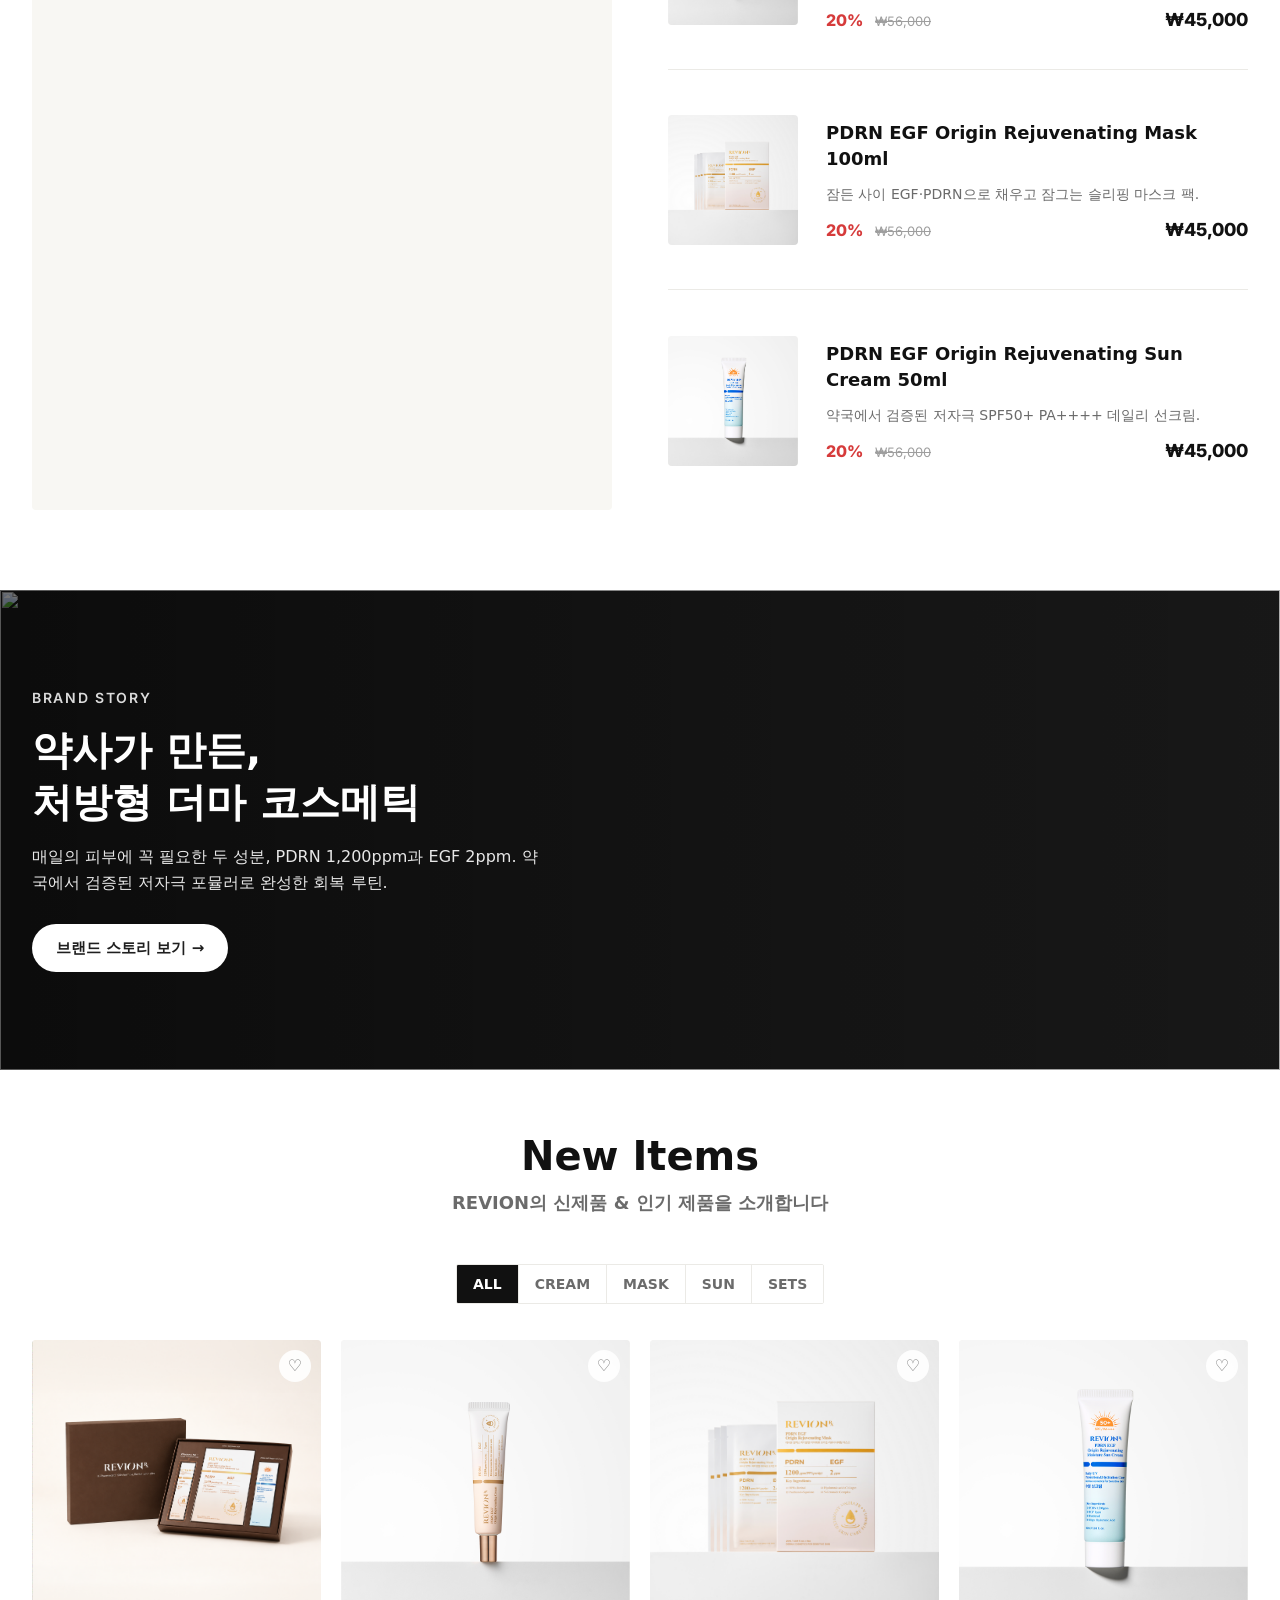
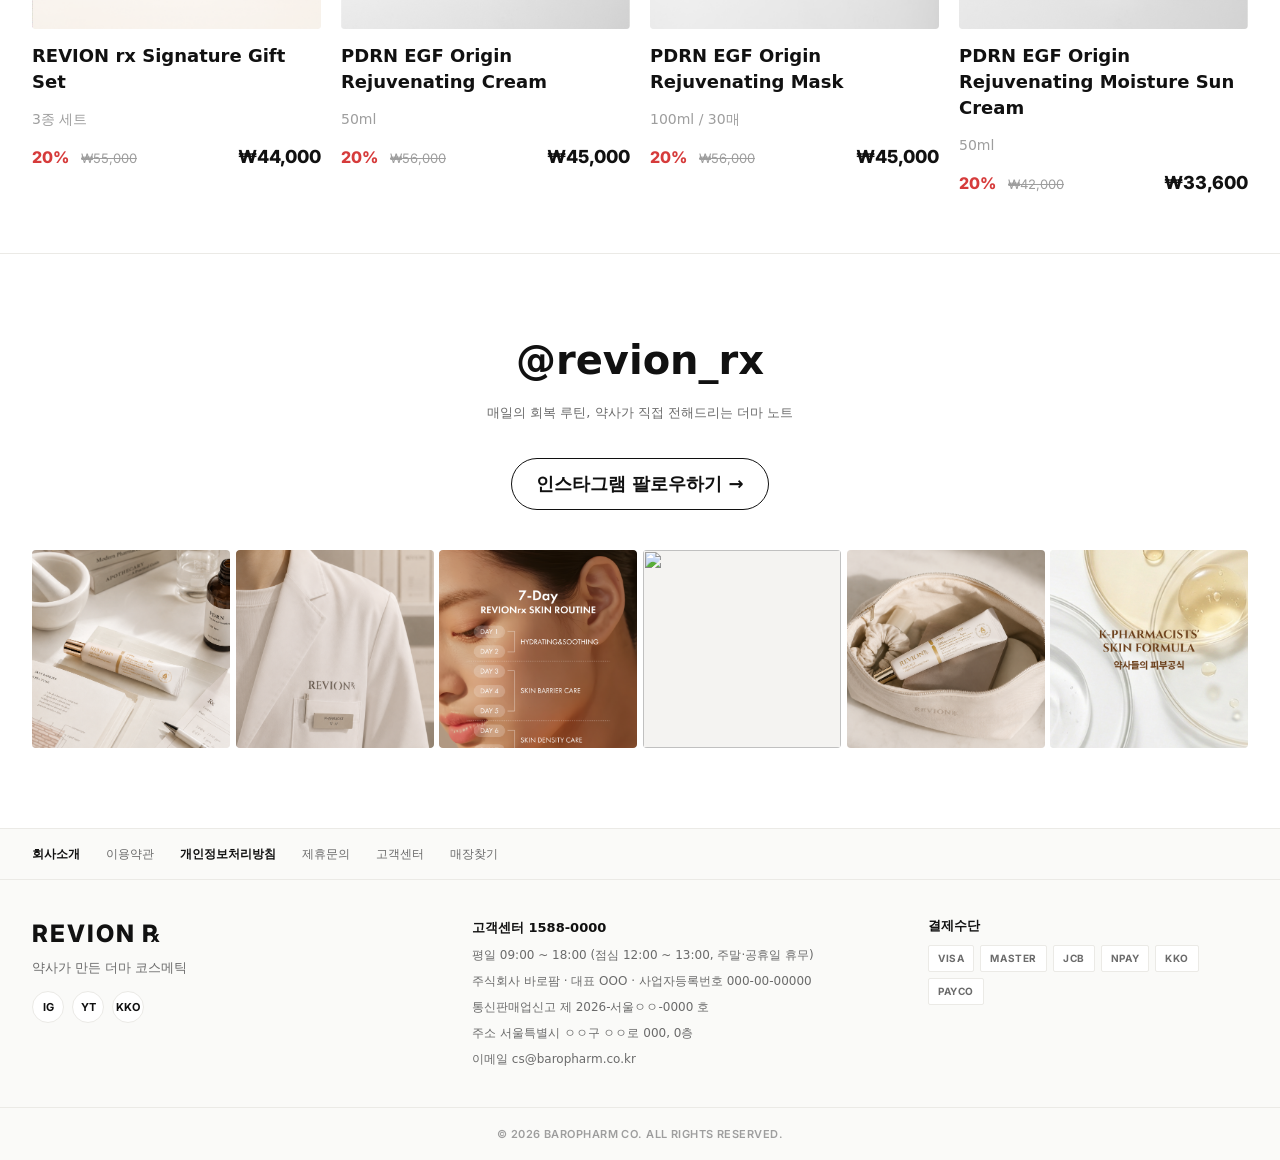
==== commit b4a0badc: "Update revion-rx hero banner Apply local hero banner tweaks (2 LOC in index.html, 33 LOC of CSS refi" ====
--- a/revion-rx/index.html
+++ b/revion-rx/index.html
@@ -44,7 +44,7 @@
 <section class="hero-v2" aria-label="REVION 브랜드 히어로" aria-roledescription="carousel">
   <ul class="hero-v2__track">
     <li class="hero-v2__slide is-active">
-      <img src="images/hero1.png" alt="REVION rx 히어로 1" class="hero-v2__image" />
+      <img src="images/hero1-1.png?v=3" alt="REVION rx 히어로 1" class="hero-v2__image" width="7680" height="4112" decoding="async" />
       <div class="hero-v2__copy">
         <h2 class="hero-v2__title">약사가 직접 처방한 회복 케어<br/>PDRN 1,200ppm + EGF 셀 액티브</h2>
         <p class="hero-v2__desc">REVION℞ PDRN EGF Origin Rejuvenating Cream</p>
--- a/revion-rx/styles.css
+++ b/revion-rx/styles.css
@@ -185,6 +185,9 @@
   width: 100%; height: 100%;
   display: block;
   object-fit: cover;
+  image-rendering: -webkit-optimize-contrast;
+  image-rendering: high-quality;
+  transform: translateZ(0);
 }
 .hero-v2__copy {
   position: absolute;
@@ -207,23 +210,29 @@
   color: rgba(31, 31, 31, .72);
   letter-spacing: 0.02em;
 }
+/* Design System — Button / Service=Black / Style=Filled / Size=Large / Shape=Full-Rounding */
 .hero-v2__cta {
-  display: inline-block;
+  display: inline-flex;
+  align-items: center;
+  justify-content: center;
   margin-top: 24px;
-  padding: 8px 20px;
-  border: 1px solid #1F1F1F;
-  border-radius: 999px;
-  font-family: 'Inter', sans-serif;
-  font-size: 11px; font-weight: 500; line-height: 16px;
-  background: transparent;
-  color: #1F1F1F;
-  letter-spacing: 0.04em;
+  height: 48px;
+  padding: 12px 16px;
+  border: none;
+  border-radius: 100px;
+  background: #141414;
+  color: #FFFFFF;
+  font-family: 'Pretendard', -apple-system, BlinkMacSystemFont, sans-serif;
+  font-size: 16px;
+  font-weight: 400;
+  line-height: 24px;
+  letter-spacing: 0;
   text-transform: lowercase;
-  transition: background 160ms ease, color 160ms ease;
+  transition: background-color 160ms ease;
 }
 .hero-v2__cta:hover {
-  background: #1F1F1F;
-  color: #fff;
+  background: #8D8D8F;
+  color: #FFFFFF;
 }
 
 .hero-v2__indicators {
